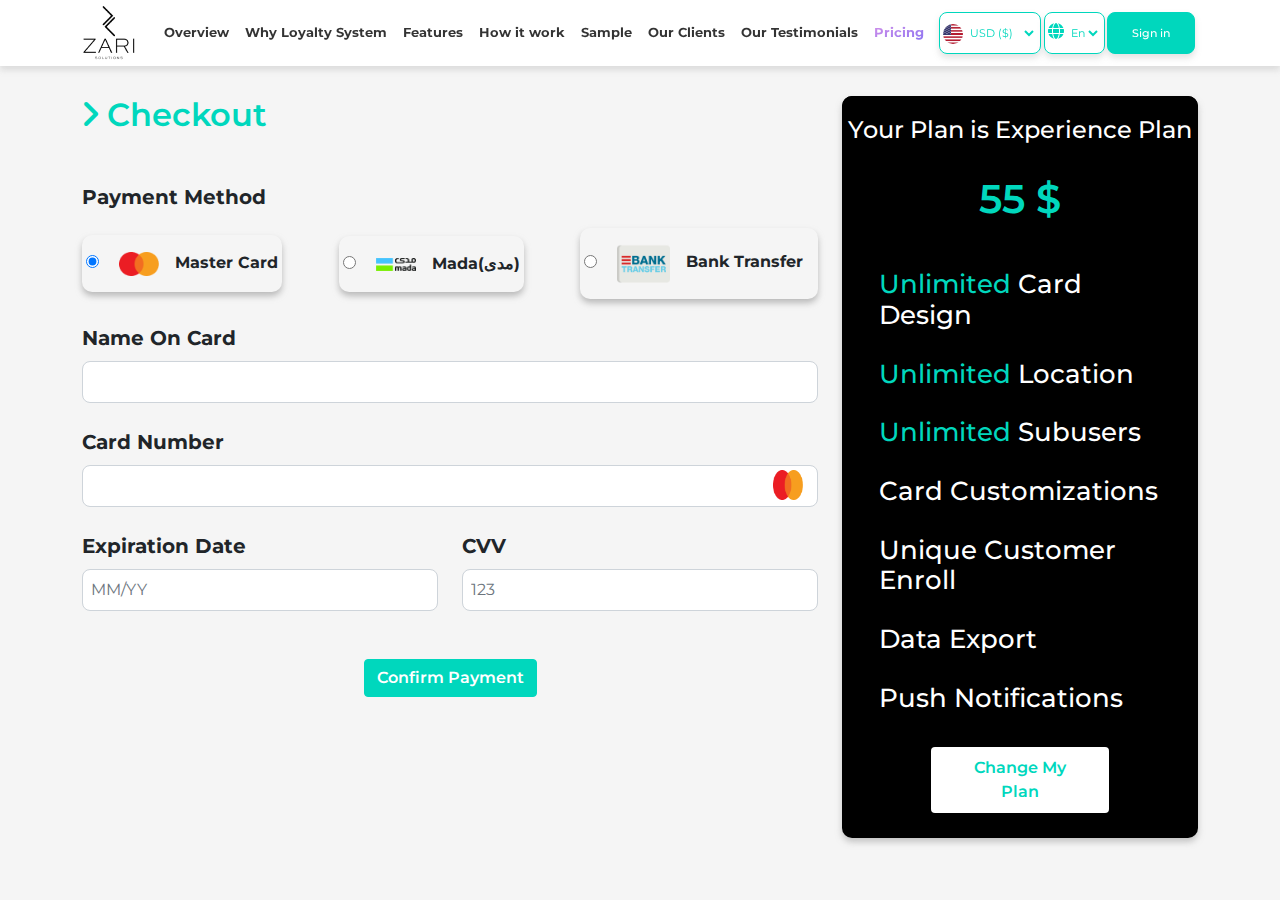
==== check.html @ dfef3ed3 "test" ====
<!DOCTYPE html>
<html lang="en">

    <head>
        <title> Zari task </title>
        <meta charset="UTF-8">
        <meta name = "description" content="Zari task">
        <meta name = "kaywords" content="Zari task">
        <meta http-equiv="X-UA-Compatible" content="IE=edge" />
        <meta name="viewport" content="width=device-width, initial-scale=1.0" />
        <meta anme="author" content="AHMED RASHED" />
        <link rel="preconnect" href="https://fonts.googleapis.com">
        <link href="https://fonts.googleapis.com/css2?family=Montserrat:wght@400;500;600;700;800&family=Noto+Sans:wght@400;500;600;700&display=swap" rel="stylesheet">
        <link rel="stylesheet" href="css/all.min.css">
        <link rel="stylesheet" href="css/bootstrap.min.css">
        <link rel="stylesheet" href="css/style.css">
    </head>

    <body>

        <!-- navbar -->
        <nav class="navbar navbar-expand-lg fixed-top bg-white p-0">
            <div class="container-fluid container-xl w-special-95 d-flex justify-content-between align-items-center">
                <a class="navbar-brand"><img src="imgs/navbar/ZARI LOGO-02.png" alt="ZARI LOGO"></a>
                <button class="navbar-toggler" type="button" data-bs-toggle="collapse" data-bs-target="#navbarSupportedContent" aria-controls="navbarSupportedContent" aria-expanded="false" aria-label="Toggle navigation">
                </button>
                <div class="collapse navbar-collapse" id="navbarSupportedContent">
                    <ul class="navbar-nav mx-auto mb-2 mb-lg-0 py-3 py-lg-0 fw-bold">
                        <li class="nav-item">
                            <a class="nav-link" aria-current="page" href="index.html#overview">Overview</a>
                        </li>
                        <li class="nav-item">
                            <a class="nav-link" href="index.html#why">Why Loyalty System</a>
                        </li>
                        <li class="nav-item">
                            <a class="nav-link" href="index.html#features">Features</a>
                        </li>
                        <li class="nav-item">
                            <a class="nav-link" href="index.html#how">How it work</a>
                        </li>
                        <li class="nav-item">
                            <a class="nav-link" href="index.html#sample">Sample</a>
                        </li>
                        <li class="nav-item">
                            <a class="nav-link" href="index.html#clients">Our Clients</a>
                        </li>
                        <li class="nav-item">
                            <a class="nav-link" href="index.html#testimonials">Our Testimonials</a>
                        </li>
                        <li class="nav-item">
                            <a class="nav-link checked" href="index.html#pricing">Pricing</a>
                        </li>
                    </ul>
                    <div class="custome d-flex justify-content-evenly align-items-center pb-4 pb-lg-0">
                        <div class="currency py-2">
                            <img id="img-select" src="imgs/navbar/Flag_of_the_United_States.svg.png" alt="united-states">
                            <select class="py-1" id="currency" name="currency">
                                <option selected value="dollar">
                                    USD ($)
                                </option>
                                <option value="pound">
                                    EGY (LE)
                                </option>
                                <option value="euro">
                                    EURO (E)
                                </option>
                            </select>
                        </div>
                        <div class="language py-2">
                            <i class="fa-solid fa-globe fs-6"></i>
                            <select class="py-1" name="language">
                                <option selected value="English">
                                    En
                                </option>
                                <option value="Arabic">
                                    Ar
                                </option>
                                <option value="French">
                                    Fr
                                </option>
                            </select>
                        </div>
                        <a href="signIn.html" target="_blank" class="btn px-4">Sign in</a>
                    </div>
                </div>
            </div>
        </nav>

        <section class="check-out py-5 d-flex justify-content-center align-items-center ">
            <div class="container pt-5">
                <div class="row gy-5">
                    <div class="col-lg-8">
                        <div class="caption-check">
                            <h2 class="main-color semi-bold mb-5"><i class="fa-solid fa-angle-right"></i> Checkout</h2>
                            <p class="fw-bold fs-5">Payment Method</p>
                            <div class="inputs-radio d-flex justify-content-between align-items-center mt-3">
                                <div class="radio-input py-3 px-1">
                                    <input type="radio" name="Payment" checked id="master" value="Master Card">
                                    <label for="master" class="fw-bold"><img id="img1" src="imgs/check-out/Master card Icon.png" class="mx-3" alt="Master card">Master Card</label>
                                </div>
                                <div class="radio-input py-3 px-1">
                                    <input type="radio" name="Payment" id="Mada" value="Mada(مدى)">
                                    <label for="Mada" class="fw-bold"><img id="img2" src="imgs/check-out/Layer 0.png" class="mx-3 " alt="Mada(مدى)">Mada(مدى)</label>
                                </div>
                                <div class="radio-input py-3 px-1">
                                    <input type="radio" name="Payment" id="bank" value="Bank Transfer">
                                    <label for="bank" class="fw-bold"><img id="img3" src="imgs/check-out/bank-transfer 1.png" class="mx-3 w-25" alt="Bank Transfer">Bank Transfer</label>
                                </div>
                            </div>
                            <div class="inputs-info">
                                <div class="name-card">
                                    <label for="nameCard" class="fs-5 mt-4">Name on card</label>
                                    <input id="nameCard" type="text" name="name" required class="form-control mt-2 mx-auto bg-white">
                                    <div id="alertNameCard" class="alert alert-danger p-1 text-center mx-auto mt-1 mb-0">enter your first name & last name Each of them isn't more than 12 characters</div>
                                </div>
                                <div class="number-card position-relative">
                                    <label for="number" class="fs-5 mt-4">Card number</label>
                                    <input id="number" type="number" name="number" required class="form-control mt-2 mx-auto bg-white">
                                    <div id="alertNumberCard" class="alert alert-danger p-1 text-center mx-auto mt-1 mb-0">enter your card numbers consists of 16 digits</div>
                                    <img id="img-input" src="imgs/check-out/Master card Icon.png" alt="img-input">
                                </div>
                                <div class="cv-exp row">
                                    <div class="col-6 date">
                                        <label for="date" class="fs-5 mt-4">Expiration date</label>
                                        <input id="date" type="datetime" name="date" required class="form-control mt-2 mx-auto bg-white" placeholder="MM/YY">
                                        <div id="alertdateCard" class="alert alert-danger p-1 text-center mx-auto mt-1 mb-0">enter Expiration date (month/year) for your card so it isn't more than 2028 & not less than 2023</div>
                                    </div>
                                    <div class="col-6 cvv">
                                        <label for="passwordCvv" class="fs-5 mt-4">CVV</label>
                                        <input id="passwordCvv" type="password" name="password" required class="form-control mt-2 mx-auto bg-white" placeholder="123">
                                        <div id="alertpasswordCvvCard" class="alert alert-danger p-1 text-center mx-auto mt-1 mb-0">enter the last three digits of your crrdit card password</div>
                                    </div>
                                </div>
                            </div>
                        </div>
                        <div class="text-center w-50 mx-auto mt-5">
                            <p id="alertConfirm" class="fs-6 mb-2 w-75 text-center mx-auto"></p>
                            <a id="confirm" class="btn main-btn text-capitalize semi-bold">Confirm Payment</a>
                        </div>
                    </div>
                    <div class="col-lg-4">
                        <div class="price">
                            <h4 class="name">Your Plan is <span id="nameChoose">Experience Plan</span></h4>
                            <div id="pricing-show" class="cont-pricing">
                                <h6 class="salary"><span class="fs-1 main-color">55 $</span> /Month or 549 $ /Year</h6>
                                <h4><span class="main-color">Unlimited</span> card design</h4>
                                <h4><span class="main-color">Unlimited</span> Location</h4>
                                <h4><span class="main-color">Unlimited</span> Subusers</h4>
                                <h4>Card Customizations</h4>
                                <h4 class="through">Unique customer Enroll</h4>
                                <h4 class="through">Data Export</h4>
                                <h4 class="through">Push Notifications</h4>
                            </div>
                            <a href="index.html#pricing" class="btn py-2 px-4">Change My Plan</a>
                        </div>
                    </div>
                </div>
            </div>
        </section>


        <!-- js files -->
        <script src="js/bootstrap.bundle.min.js"></script>
        <script src="js/jquery-3.6.0.min.js"></script>
        <script type="module" src="js/check.js"></script>

    </body>
</html>
---- css/style.css ----
:root{
    --mainColor:#00D7BD;
}

body{
    font-family: 'Montserrat', sans-serif;
    background-color: #F5F5F5;
        /* overflow: hidden; */
}

/* #ready{
    text-align: center;
    z-index: 999;
    position: fixed;
    inset: 0;
    display: flex;
    justify-content: center;
    align-items: center;
    flex-direction: column;
    color: #fff;
    font-weight: bold;
    background-color: #000;
} */

#topBtn{
    cursor: pointer;
    z-index: 99999;
}

a{
    text-decoration: none !important;
}

a:focus{
    box-shadow: none !important;
}

i, img{
    cursor: pointer;
}

.main-color{
    color: var(--mainColor);
}
.main-bg{
    background-color: var(--mainColor);
}


/* navbar */
.navbar{
    font-size: 13px;
    font-weight: 600;
    box-shadow: 0px 4px 6px rgba(147, 147, 147, 0.26);
}
.navbar .navbar-toggler{
    transition: all 0.25s;
    position: relative;
    width: 40px;
    height: 40px;
    margin-right: 15px;
    cursor: pointer;
}
.navbar .navbar-toggler::before{
    content: '';
    position: absolute;
    width: 25px !important;
    height: 3px !important;
    background-color: var(--mainColor);
    transition: all 0.25s;
    transform: translateY(-10px);
    box-shadow: 0 10px 0 var(--mainColor);
}
.navbar .navbar-toggler.convert::before{
    transform: translateY(0px) rotate(45deg);
    box-shadow: 0 0 0 var(--mainColor);
}
.navbar .navbar-toggler::after{
    content: '';
    position: absolute;
    width: 25px !important;
    height: 3px !important;
    background-color: var(--mainColor);
    transition: all 0.25s;
    transform: translateY(10px);
}
.navbar .navbar-toggler.convert::after{
    transform: translateY(0px) rotate(-45deg);
}
.navbar .navbar-toggler:focus,
 .navbar .navbar-toggler:hover
{
    box-shadow: none;
}
.navbar .navbar-nav li{
    white-space: nowrap;
}
.navbar .navbar-nav li a{
    color: #000000CC;
    transition: all 0.25s;
    text-align: center;
}
.active,
 .navbar-nav a:focus,
  .navbar-nav a:hover
{
    color: var(--mainColor) !important;
}
.navbar-collapse{
    background-color: rgba(0, 0, 0, 0.9);
    transition: all 0.5s;
}
.custome div{
    border: 1px solid var(--mainColor);
    border-radius: 8px;
    background-color: transparent;
    padding: 3px;
    cursor: pointer;
    color: var(--mainColor);
    font-size: 11px;
    font-weight: 500;
    box-shadow: 0px 4px 6px rgba(147, 147, 147, 0.26);
}
.custome a{
    border: 1px solid var(--mainColor);
    border-radius: 8px;
    background-color: var(--mainColor);
    padding-top: 12px;
    padding-bottom: 12px;
    color: #fff !important;
    font-size: 11px;
    font-weight: 500;
    box-shadow: 0px 4px 6px rgba(147, 147, 147, 0.26);
    transition: all 0.25s;
}
.custome .currency, .custome .language, .language i{
    transition: all 0.25s;
}
.custome .currency:hover, .custome .language:hover{
    background-color: var(--mainColor);
}
.custome .currency:hover select, .custome .language:hover select{
    color: #fff !important;
}
.custome .currency:hover option[value], .custome .language:hover option[value]{
    color: var(--mainColor) !important;
}
.custome .language:hover.language i{
    color: #fff !important;
}
.custome a:hover{
    background-color: transparent;
    color: var(--mainColor) !important;
    border: 1px solid var(--mainColor);
}
.custome a:focus{
    border-color: var(--mainColor) !important;
}
.custome .currency img{
    width: 20px;
    height: 20px;
    border-radius: 50%;
}
select{
    color: var(--mainColor);
    border: none;
    outline: none;
    background-color: transparent;
    cursor: pointer;
    transition: all 0.25s;
}
option{
    font-size: 13px;
    font-weight: 500;
    transition: all 0.25s;
}

/* Responsive navbar */

@media screen and (min-width: 992px) and (max-width: 1150px) {
    .custome{
        display: none !important;
    }
    .w-special-95{
        width: 95%;
    }
}
@media screen and (min-width: 992px){
    .navbar-collapse{
        background-color: transparent !important;
    }
    .custome{
        width: 25%;
    }
}
@media screen and (max-width: 992px) {
    .navbar .navbar-nav li a{
        color: #fff;
        font-size: 14px;
        margin-bottom: 8px;
    }
    .custome{
        width: 75%;
        margin-left: auto;
        margin-right: auto;
    }
    .custome div{
        box-shadow: none;
    }
    .custome a{
        box-shadow: none;
    }
}

/* header  */
.overview{
    margin-top: 50px;
}
.total-header{
    padding-top: 7rem;
}
.min-vh-70{
    min-height: 70vh;
}
.caption h1{
    font-size: 2.85rem;
}
.caption p{
    width: 90%;
    color: #6F6F6F;
    line-height: 22px;
}
.buttons a{
    border-radius: 8px;
    font-weight: 600;
    line-height: 22px;
    transition: all 0.25s;
}
.main-btn{
    background-color: var(--mainColor);
    color: #fff;
    border: 1px solid var(--mainColor);
}
.main-btn:hover{
    background-color: transparent;
    color: var(--mainColor);
}
.second-btn{
    background-color: transparent;
    color: var(--mainColor);
    border: 1px solid var(--mainColor);
}
.second-btn:hover{
    background-color: var(--mainColor);
    color: #fff;
}
.caption, .img-header{
    position: relative;
    z-index: 2;
}
.img-header svg{
    position: absolute;
    top: -100px;
    left: -130px;
}
.img-header img{
    height:24rem;
    position: relative;
    z-index: 2;
    transition: all 0.5s;
}
.img-header img:hover{
    transform: scale(1.1,1.1);
}
.vector{
    top: 38%;
}

/* Responsive header section */

@media screen and (max-width: 992px){
    .total-header .row{
        flex-direction: column-reverse;
    }
    .total-header{
        padding-bottom: 2rem;
    }
    .caption, .img-header{
        width: 90%;
        margin-right: auto;
        margin-left: auto;
    }
    .vectors, .sign-victors{
        display: none !important;
    }
}
@media screen and (min-width: 1200px) and (max-width: 1400px){
    .caption h1{
        font-size: 2.5rem;
    }
    .img-header svg{
        top: -80px;
    }
}
@media screen and (min-width: 992px) and (max-width: 1200px){
    .img-header svg{
        top: -50px;
    }
}
@media screen and (min-width: 768px) and (max-width: 992px){
    .img-header svg{
        width: 850px;
        height: 500px;
        top: -90px;
        left: -260px;
    }
}
@media screen and (min-width: 768px) and (max-width: 1200px){
    .caption h1{
        font-size: 2.1rem;
    }
}
@media screen and (max-width: 768px){
    .caption h1{
        font-size: 1.55rem;
    }
    .img-header svg{
        width: 850px;
        height: 500px;
        top: -90px;
        left: -340px;
    }
}
@media screen and (max-width: 570px){
    .img-header svg{
        display: none;
    }
}


/* sign up & sign in pages */
.sign{
    min-height:100vh;
    background-color: #000;
}
.w-90{
    width: 90%;
    margin: auto;
}
.sign .img-sign{
    position: relative;
    z-index: 2;
}
.sign .img-sign .sign-caricature img{
    max-width: 75%;
    min-width: 350px;
    transition: all 0.5s;
}
.sign .img-sign .sign-caricature img:hover{
    transform: scale(1.1,1.1);
}
.sign .img-sign .logo img{
    width: 120px;
    height: 110px;
}
.sign-form{
    position: relative;
    z-index: 2;
    background-color: #ECECEC;
    border-radius: 20px;
    padding: 30px 40px 10px;
}
.sign-form h2{
    font-size: 2.25rem;
    font-weight: 600;
    line-height: 45px;
    color: #000;
    font-family: 'Montserrat';
    text-transform: capitalize;
}
.sign-form label{
    font-weight: 600;
    margin-top: 1.25rem;
}
.sign-form input{
    border-radius: 8px;
}
.sign-form .form-control:focus{
    box-shadow: none;
    border-color: var(--mainColor) !important;
}
.sign-form input::placeholder{
    color: hsla(0, 0%, 44%, 0.5);
    font-weight: 500;
    letter-spacing: 0;
}
.alert{
    color:rgba(0, 0, 0, 0.850);
    font-size: 13px;
    display: none;
}
.sign-form a{
    border-radius: 10px;
    font-weight: bold;
}
.sign-form a:hover{
    color: var(--mainColor) !important;
}
.semi-bold{
    font-weight: 600;
}
.sign-form .imgs img{
    width: 35px;
    cursor: pointer;
}
.w-60{
    width: 60%;
}
.sign-form .already-have p{
    font-size: 14px;
    font-weight: 500;
}
.sign-form .already-have p a{
    /* text-decoration: none; */
    color: var(--mainColor);
}

/* Responsive sign up & sign in pages */

@media screen and (min-width: 992px){
    .sign .img-sign .sign-caricature img{
        min-width: 400px;
    }
}
@media screen and (max-width: 992px){
    .sign .img-sign, .sign .sign-form{
        width: 85%;
        margin: auto;
    }
}


/* section why layout */
.layout-container .img-layout{
    position: relative;
}
.layout-container .img-layout img{
    max-width: 100%;
    min-width: 285px;
    transition: all 0.5s;
}
.layout-container .img-layout img:hover{
    transform: scale(1.1,1.1);
}
.layout{
    border-left: 1px dashed rgba(255, 255, 255, 0.75);
    height: 180px;
    transition: all 0.3s;
}
.layout:hover{
    border-left-color: var(--mainColor);
}
.last-layout , .third-layout{
    height: 150px;
    border: none !important;
}
.special-layout{
    height: 130px;
}
.layout h5{
    font-weight: 600;
    color: #fff;
    line-height: 1.25;
    width: 80%;
    text-transform: capitalize;
}
.layout i{
    padding: 25px;
    width: 1px;
    height: 1px;
    border-radius: 50%;
    background-color: #fff;
    display: flex;
    justify-content: center;
    align-items: center;
    position: relative;
    transform: translateX(-50%);
}
.layout p{
    color: #ECECEC;
    width: 80%;
    margin: auto;
    font-size: 15px;
    margin-bottom: 0 !important;
    margin-top: 0 !important;
}


/* Responsive why layout section */

@media screen and (min-width: 992px) and (max-width: 1400px){
    .layout{
        height: 240px !important;
    }
    .special-layout{
        height: 160px !important;
    }
    .last-layout , .third-layout{
        height: 200px !important;
    }
    .layout p{
        width: 70%;
    }
}
@media screen and (min-width: 992px) and (max-width: 1200px){
    .layout-container .img-layout{
        text-align: center;
    }
    .layout-container .img-layout img{
        max-width: 75%;
        margin: auto;
    }
    .layout-container .col-lg-6{
        width: 40%;
        margin: auto;
    }
}
@media screen and (max-width: 992px){
    .layout-container .img-layout{
        text-align: center;
    }
    .layout-container .img-layout img{
        max-width: 75%;
        margin: auto;
    }
    .layout-container .col-lg-6{
        width: 80%;
        margin: auto;
    }
    .layout , .special-layout{
        height: fit-content;
        padding-bottom: 30px;
    }
    .third-layout{
        border-left: 1px dashed rgba(255, 255, 255, 0.75) !important;
        transition: all 0.3s;
    }
    .third-layout:hover{
        border-left-color: var(--mainColor) !important;
    }
    .layout h5{
        width: 100%;
    }
}
@media screen and (max-width: 768px){
    .layout p{
        width: 70%;
    }
}

/* features section */
.main-title h2{
    letter-spacing: 0px;
}
.main-title p{
    font-size: 15px;
    width: 80%;
    font-weight: 500;
    line-height: 18px;
    letter-spacing: 0px;
    color: #6F6F6F;
}
.feature{
    box-shadow: 0px 0px 8px rgba(153, 153, 153, 0.15);
    text-align: center;
    border-radius: 10px;
    background-color: #fff;
    position: relative;
    z-index: 2;
    cursor: pointer;
}
.feature-img{
    width: 110px;
    height: 110px;
    padding: 50px;
    display: flex;
    justify-content: center;
    align-items: center;
    border-radius: 50%;
    margin: auto;
}
.feature-img img{
    width: 55px;
    height: 55px;
    transition: all 0.5s;
}
.feature:hover img{
    transform: scale(1.2,1.2);
}
.feature-1{
    background: linear-gradient(155.11deg, #99F2C8 15.6%, #1F4037 84.04%);
}
.feature-2{
    background: linear-gradient(155.11deg, #FFDC5E 7.8%, #FFB56E 86.52%);
}
.feature-3{
    background: linear-gradient(155.11deg, #FFA5AB 14.54%, #A53860 91.49%);
}
.feature-4{
    background: linear-gradient(152.75deg, #F9EA8F 17.43%, #9FD8C4 85.31%);
}
.feature-5{
    background: linear-gradient(155.11deg, #8EECF5 13.48%, #A3C4F3 79.79%);
}
.feature-6{
    background: linear-gradient(155.11deg, #FFD6FF 14.18%, #C8B6FF 84.75%);
}

.feature p{
    font-size: 14px;
    font-weight: 500;
    color: #6F6F6F;
}
.features .vectors img{
    top: 20%;
    left: 0;
    right: 0;
    width: 100%;
    height: 75%;
}

/* Responsive features section */

@media screen and (max-width: 992px){
    .features-title p{
        width: 100% !important;
    }
}

/* and (work , market)  section how it work & section sample */

@media screen and (max-width: 600px){
    .feature, .work, .market{
        width: 80%;
        margin-right:auto ;
        margin-left:auto ;
    }
}

/* how it work section */
.w-85{
    width: 85%;
}
.work p{
    color: #6F6F6F;
    font-size: 18px;
    font-weight: 500;
    line-height: 30px;
}
.work img{
    transition: all 0.5s;
}
.work img:hover{
    transform: scale(1.15,1.15);
}

/* sample section */

.market{
    border-radius: 10px;
    position: relative;
}
.market .img-market{
    background: #FFFFFF !important;
    border: 1px solid rgba(153, 153, 153, 0.15);
    box-shadow:0px 0px 8px rgba(153, 153, 153, 0.15);
    border-radius: 8px;
    height: 260px;
    overflow: hidden;
}
.market .img-market img{
    width: 90%;
    transition: all 0.5s;
}
.market .img-market:hover img{
    transform: scale(1.15,1.15);
}
.market h4{
    text-transform: capitalize;
    transition: all 0.5s;
    cursor: pointer;
}
.market:hover.market h4{
    color: var(--mainColor) !important;
}

/*Responsive sample section */

@media screen and (max-width: 992px){
    .market .img-market img{
        width: 250px;
    }
}

/* clients section */
.bg-black-9{
    background-color: rgba(0, 0, 0, 0.9);
    position: relative;
    z-index: 1;
}
.botder-top-none{
    border-top: none !important;
}
.border-right-none{
    border-right: none !important;
}
.group{
    min-height: 140px;
    min-width: 143.5px;
    display: flex;
    justify-content: flex-end;
    align-items:flex-start;
    border-right: 1px dashed #fff;
    border-top: 1px dashed #fff;
    transition: all 0.25s;
}
.group-first{
    min-width: 110px !important;
}
.group-last{
    min-height: 0px !important;
}
.group:hover{
    border-right-color: var(--mainColor);
    border-top-color: var(--mainColor);
}
.dashboard-imgs .img{
    background-color: #fff;
    width: 90px;
    height: 90px;
    display: flex;
    justify-content: center;
    align-items: center;
    border-radius: 50%;
    transform: translate(50%,-50%);
    cursor: pointer;
    overflow: hidden;
}
.dashboard-imgs .img:hover img{
    transform: scale(1.2,1.2);
}
.bg-blue{
    background-color: blue !important;
}
.dashboard-imgs .img img{
    width: 75%;
    transition: all 0.5s;
}
.fixed-width-img{
    width: 45px !important;
}

/* Responsive clients section */

@media screen and (max-width: 1465px){
    .bg-black-9{
        overflow-x: scroll;
    }
}

/* testimonials section */
.testimonials .vectors{
    z-index: -1 !important;
}
.carousel-indicators{
    height: 70% !important;
    width: 50%;
    margin: auto;
}
.indicator-item{
    padding: 15px;
    width: fit-content !important;
    height: fit-content !important;
    border-radius: 50%;
    display: flex;
    justify-content: center;
    align-items: center;
    overflow: hidden;
}
.indicator-item img.life{
    width: 50%;
    height: auto;
}
.indicator-item img.attraction{
    width: 75%;
    height: auto;
}
.indicator-item img.spa{
    width: 75%;
    height: auto;
}

.carousel-indicators .indicator-item [data-bs-target]{
    background-color: transparent !important;
    text-indent: 0 !important;
    transition: all 0.25s !important;
    opacity: 1 !important;
}
.carousel-control-prev{
    width: 3% !important;
    height: 3% !important;
    top: 90% !important;
    left:3% !important;
    padding: 30px !important;
    background-color: var(--mainColor) !important;
    border-radius: 50%;
    z-index: 5;
}
.carousel-control-next{
    width: 3% !important;
    height: 3% !important;
    top: 90% !important;
    right:3% !important;
    padding: 30px !important;
    background-color: var(--mainColor) !important;
    border-radius: 50%;
    z-index: 5;
}
.carousel-inner{
    width: 75% !important;
    margin: auto !important;
    overflow: hidden !important;
}
.carousel-item h3{
    width: 90% !important;
    margin-right: auto !important;
    margin-left: auto !important;
    color: #000 !important;
    font-weight: bold !important;
    text-align: center !important;
    margin-bottom: 12px !important;
}
.carousel-item blockquote{
    width: 90% !important;
    margin-right: auto !important;
    margin-left: auto !important;
    color: #6F6F6F !important;
    text-align: center !important;
    font-weight: 600;
}
.carousel-item blockquote i{
    color: #6f6f6f98;
    font-size: 30px;
}
.carousel-item blockquote .fa-quote-left{
    margin-right: 10px;
}
.carousel-item blockquote .fa-quote-right{
    margin-left: 10px;
}
.indicators-height{
    height: 0 !important;
    padding-top:0 !important;
    padding-bottom:0 !important;
}
.carousel-indicators .indect [data-bs-target]{
    background-color: rgb(0, 0, 0) !important;
    width: 25px !important;
}
.carousel-indicators .indect .change{
    transition: all 0.25s;
    background-color: var(--mainColor) !important;
    width: 50px !important;
}
.left-svg{
    top: 25%;
    left: 5%;
}
.right-svg{
    top: 25%;
    right: 5%;
}

/* Responsive testimonials section */

@media screen and (min-width: 768px) and (max-width: 992px){
    .testimonials{
        margin-bottom: 50px;
    }
    .indicator-item img.life{
        width: 120%;
    }
    .indicator-item img.attraction{
        width: 100%;
    }
    .indicator-item img.spa{
        width: 120%;
    }
}
@media screen and (min-width: 500px) and (max-width: 768px){
    .indicator-item img.life{
        width: 160%;
    }
    .indicator-item img.attraction{
        width: 160%;
    }
    .indicator-item img.spa{
        width: 160%;
    }
}
@media screen and (max-width: 500px){
    .testimonials{
        margin-bottom: 50px;
    }
    .indicator-item img.life{
        width: 280%;
    }
    .indicator-item img.attraction{
        width: 280%;
    }
    .indicator-item img.spa{
        width: 280%;
    }
}
@media screen and (max-width: 768px){
    .testimonials{
        margin-bottom: 50px;
    }
    .carousel-indicators{
        height: 50% !important;
    }
    .carousel-indicators .indect [data-bs-target]{
        width: 18px !important;
    }
    .carousel-control-prev, .carousel-control-next{
        padding: 25px !important;
    }
    .carousel-indicators .indect .change{
        width: 35px !important;
    }
    .carousel-control-prev{
        left: 0 !important;
    }
    .carousel-control-next{
        right: 0 !important;
    }
}

/* counter section */
.numbers{
    background-image: url(../imgs/testimonials/edit\ 2.png), url(../imgs/testimonials/edit\ 1.png);
    background-attachment: fixed;
    background-position: left center, center right;
    background-size: 50% 100%, 50% 100%;
    background-repeat: no-repeat, no-repeat;
}
.numbers-bg{
    background-color: rgba(0, 0, 0, 0.8);
    height: 100%;
}
.count span, .count h2{
    font-weight: 700;
    letter-spacing: 1.5px;
    font-size: 36px;
}
.count{
    transition: all 0.5s;
    border-radius: 1rem;
    cursor: pointer;
}
.count:hover{
    background-color: var(--mainColor);
}
@media screen and (max-width: 992px){
    .count{
        width: 75%;
        margin: auto;
    }
}

    /* pricing section  */
.price{
    box-shadow: 0px 4px 6px rgba(147, 147, 147, 0.5);
    cursor: pointer;
    border-radius: 10px;
}
.price:hover .cont-pricing{
    border-color: var(--mainColor);
}
.price .name{
    color: #fff;
    border-top-left-radius: 10px;
    border-top-right-radius: 10px;
    font-weight: 600;
    text-align: center;
    padding: 1.25rem 0;
    background-color: var(--mainColor);
    margin-bottom: 0;
}
.cont-pricing{
    padding-top: 10px;
    border-bottom-left-radius: 10px;
    border-bottom-right-radius: 10px;
    border-bottom: 5px solid transparent;
    border-left: 5px solid transparent;
    border-right: 5px solid transparent;
    transition: all 0.25s;
}
.cont-pricing h4{
    padding: 0 2rem;
    font-size: 1.6rem;
    font-weight: 500;
    text-transform: capitalize;
    padding-bottom: 1.25rem;
}
.cont-pricing .salary{
    color: #00000080;
    text-align: center;
    width: 40%;
    margin: auto;
    font-weight: 600;
    margin-bottom: 1.75rem;
}
.cont-pricing h4.through{
    text-decoration: line-through;
    text-decoration-thickness: 3px;
    color: #00000080;
}
.pricing a{
    border-radius: 8px;
    padding: 0.6rem 0;
}

/* Responsive pricing section */

@media screen and (max-width: 991px){
    .cont-pricing{
        text-align: center;
    }
}
@media screen and (max-width: 768px){
    .price{
        width: 85%;
        margin: auto;
    }
}

/* footer */
.footer h4{
    text-transform: capitalize;
    color: #fff;
    font-weight: 600;
}
.footer p{
    color: #ececec88;
    font-size: 14px;
    font-weight: 500;
    margin: 1.25rem 0;
}
.logo-footer img{
    width: 180px;
}
.icons-footer a{
    width: 35px;
    height: 35px;
    background-color: #fff;
    display: flex;
    justify-content: center;
    align-items: center;
    margin-right: 15px;
    font-size: 18px;
    border-radius: 50%;
}
.icons-footer a .fa-facebook-f{
    color: #006eff;
}
.icons-footer a .fa-twitter{
    color: #1da1f2;
}
.icons-footer a .fa-instagram-square{
    color: #e1306c;
}
.icons-footer a .fa-linkedin-in{
    color: #0077b5;
}
.links-navigate a{
    color: #ececec88;
    font-weight: 500;
    margin-bottom: 0.75rem;
    transition: all 0.3s;
}
.links-navigate a:hover{
    color: var(--mainColor);
}
.links-navigate a span{
    width: 20px;
    height: 20px;
    background-color: #fff;
    border-radius: 50%;
    color: #000 !important;
    display: inline-flex;
    justify-content: center;
    align-items: center;
}
.links-navigate a span i{
    font-size: 12px;
}
.fa-whatsapp{
    color: #25d366;
    font-size: 15px !important;
}
.subscribe input{
    border-radius: 8px;
}
.subscribe input[type='button']{
    transition: all 0.3s;
}
.subscribe input[type='button']:hover{
    background-color: transparent !important;
}
.subscribe input[type='button']:focus{
    color: var(--mainColor) !important;
}
.subscribe input::placeholder{
    color: hsla(0, 0%, 44%, 0.85);
    font-weight: 500;
}
.subscribe .form-control:focus{
    box-shadow: none;
    border: 2px solid var(--mainColor) !important;
}
.subscribe p#alertSubscribe{
    font-size: 14px !important;
}

/* Responsive footer */

@media screen and (max-width: 992px){
    .logo-footer, .navigate, .subscribe{
        text-align: center;
    }
    .subscribe #emailSubscribe , .subscribe #alertEmailSubscibe{
        width: 75% !important;
        margin-left: auto;
        margin-right: auto;
    }
    .subscribe #subscribe{
        width: 30% !important;
        margin-left: auto;
        margin-right: auto;
    }
    .icons-footer{
        justify-content: center;
    }
}
@media screen and (max-width: 768px) {
    .logo-footer, .navigate{
        width: 85%;
        margin-left: auto;
        margin-right: auto;
    }
}


/* checkout page */
.checked{
    background: linear-gradient(155.11deg, #E697E6 0%, #766CF5 100%);
    -webkit-background-clip: text;
    -webkit-text-fill-color: transparent;
    background-clip: text;
    text-fill-color: transparent;
}
.radio-input{
    border-radius: 10px;
    box-shadow: 0px 4px 6px rgba(147, 147, 147, 0.6);
}
.inputs-radio img{
    width: 40px;
}
.inputs-info label{
    text-transform: capitalize;
    font-weight: 700;
}
.inputs-info input{
    padding: 8px;
    border-radius: 8px;
}
.inputs-info .form-control:focus{
    box-shadow: none;
    border: 2px solid var(--mainColor) !important;
}
.number-card img{
    width: 30px;
    height: 30px;
    position: absolute;
    top: 50%;
    right: 0;
    transform: translate(-50%,50%);
}
.check-out .price{
    background-color: #000 !important;
    color: #fff !important;
    padding-bottom: 25px !important;
}
.check-out .price .name{
    background-color: #000 !important;
    font-weight: 500!important;
}
.check-out .price .through{
    text-decoration: none !important;
    color: #fff !important;
}
.check-out .price:hover .cont-pricing{
    border-color: #000 !important;
}
.check-out .price .salary{
    margin-bottom: 0.5rem !important;
}
.check-out .price a{
    width: 50%;
    margin-left: auto;
    margin-right: auto;
    font-weight: 600;
    display: block;
    background-color: #fff;
    color: var(--mainColor);
    transition: all 0.5s;
}
.check-out .price a:hover{
    background-color: var(--mainColor);
    color: #fff;
}

@media screen and (max-width: 768px){
    .inputs-radio{
        flex-direction: column;
    }
    .inputs-radio .radio-input{
        width: 50%;
        display: flex;
        justify-content: center;
        align-items: center;
    }
}
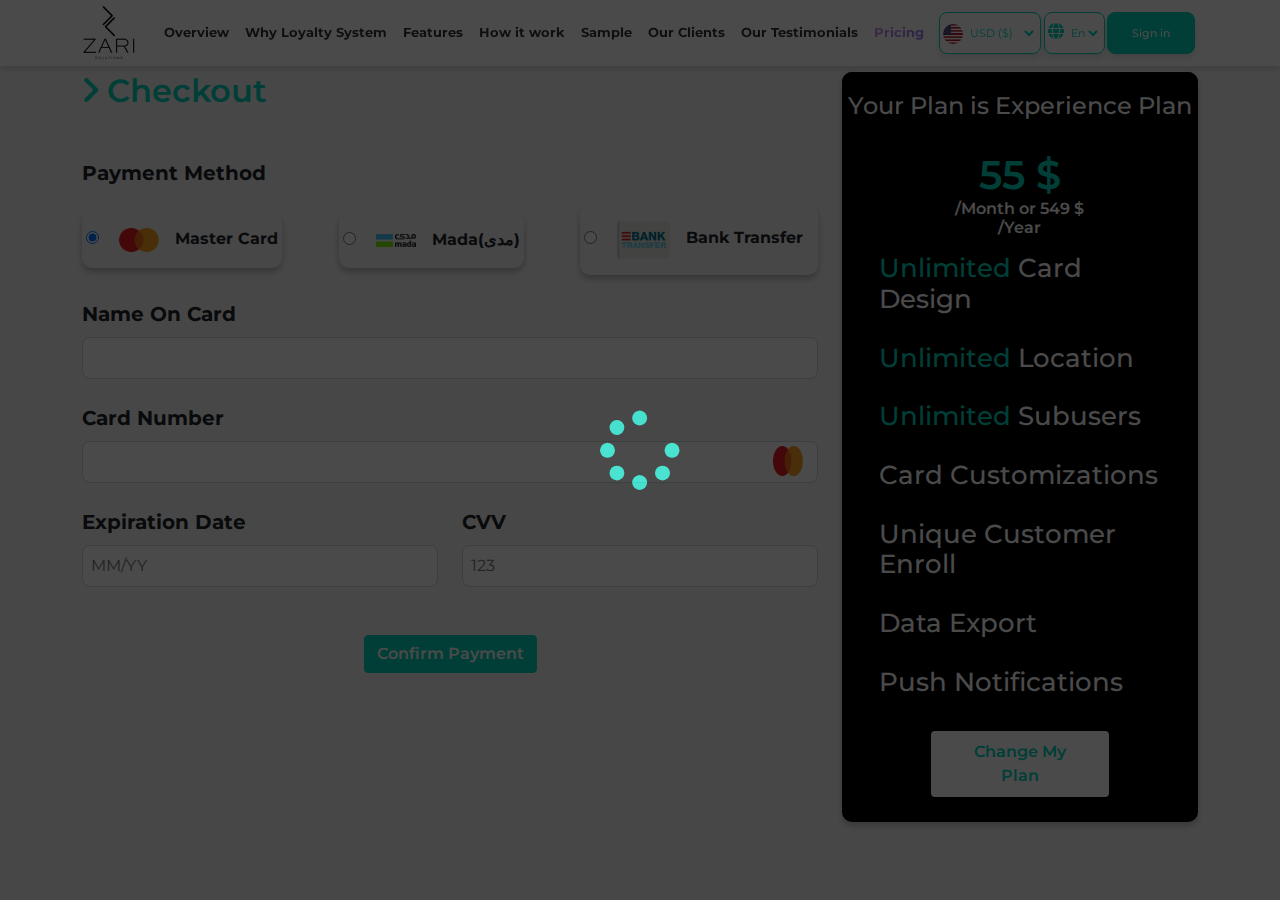
==== commit 9459760a: "checked on responsive and test functions" ====
--- a/check.html
+++ b/check.html
@@ -18,6 +18,9 @@
 
     <body>
 
+        <div id="ready">
+            <i class="fa fa-spinner fa-5x fa-spin"></i>
+        </div>
         <!-- navbar -->
         <nav class="navbar navbar-expand-lg fixed-top bg-white p-0">
             <div class="container-fluid container-xl w-special-95 d-flex justify-content-between align-items-center">
@@ -86,8 +89,8 @@
             </div>
         </nav>
 
-        <section class="check-out py-5 d-flex justify-content-center align-items-center ">
-            <div class="container pt-5">
+        <section class="check-out py-5 vh-100">
+            <div class="container py-4">
                 <div class="row gy-5">
                     <div class="col-lg-8">
                         <div class="caption-check">
@@ -142,7 +145,7 @@
                         <div class="price">
                             <h4 class="name">Your Plan is <span id="nameChoose">Experience Plan</span></h4>
                             <div id="pricing-show" class="cont-pricing">
-                                <h6 class="salary"><span class="fs-1 main-color">55 $</span> /Month or 549 $ /Year</h6>
+                                <h6 class="salary text-white"><span class="fs-1 main-color">55 $</span> /Month or 549 $ /Year</h6>
                                 <h4><span class="main-color">Unlimited</span> card design</h4>
                                 <h4><span class="main-color">Unlimited</span> Location</h4>
                                 <h4><span class="main-color">Unlimited</span> Subusers</h4>
@@ -162,7 +165,7 @@
         <!-- js files -->
         <script src="js/bootstrap.bundle.min.js"></script>
         <script src="js/jquery-3.6.0.min.js"></script>
-        <script type="module" src="js/check.js"></script>
+        <script src="js/check.js"></script>
 
     </body>
 </html>--- a/css/style.css
+++ b/css/style.css
@@ -6,26 +6,25 @@
 body{
     font-family: 'Montserrat', sans-serif;
     background-color: #F5F5F5;
-        /* overflow: hidden; */
-}
-
-/* #ready{
+    overflow: hidden;
+}
+
+#ready{
     text-align: center;
-    z-index: 999;
+    z-index: 99999;
     position: fixed;
     inset: 0;
     display: flex;
     justify-content: center;
     align-items: center;
-    flex-direction: column;
-    color: #fff;
-    font-weight: bold;
+    color: var(--mainColor);
     background-color: #000;
-} */
+}
 
 #topBtn{
     cursor: pointer;
     z-index: 99999;
+    display: none;
 }
 
 a{
@@ -1215,7 +1214,7 @@
     border-color: #000 !important;
 }
 .check-out .price .salary{
-    margin-bottom: 0.5rem !important;
+    margin-bottom: 1rem !important;
 }
 .check-out .price a{
     width: 50%;
@@ -1242,18 +1241,23 @@
         justify-content: center;
         align-items: center;
     }
-}
-
-
-
-
-
-
-
-
-
-
-
-
-
-
+    .caption-check{
+        width: 85%;
+        margin-left: auto;
+        margin-right: auto;
+    }
+}
+
+
+
+
+
+
+
+
+
+
+
+
+
+
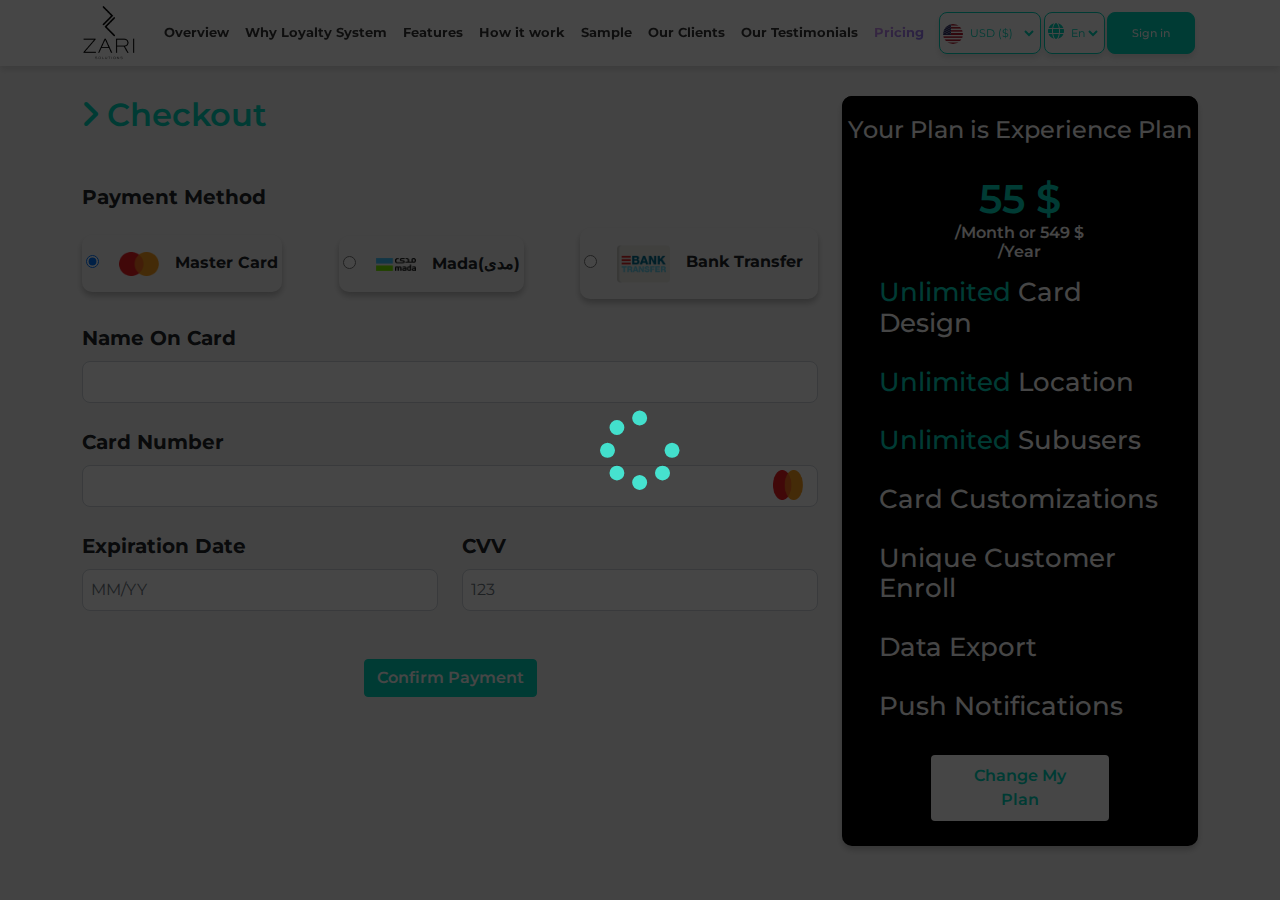
==== commit 6eb9468b: "checked on responsive and test functions" ====
--- a/check.html
+++ b/check.html
@@ -90,7 +90,7 @@
         </nav>
 
         <section class="check-out py-5 vh-100">
-            <div class="container py-4">
+            <div class="container pt-5 pb-4">
                 <div class="row gy-5">
                     <div class="col-lg-8">
                         <div class="caption-check">
--- a/css/style.css
+++ b/css/style.css
@@ -1168,7 +1168,7 @@
     -webkit-background-clip: text;
     -webkit-text-fill-color: transparent;
     background-clip: text;
-    text-fill-color: transparent;
+    /* text-fill-color: transparent; */
 }
 .radio-input{
     border-radius: 10px;
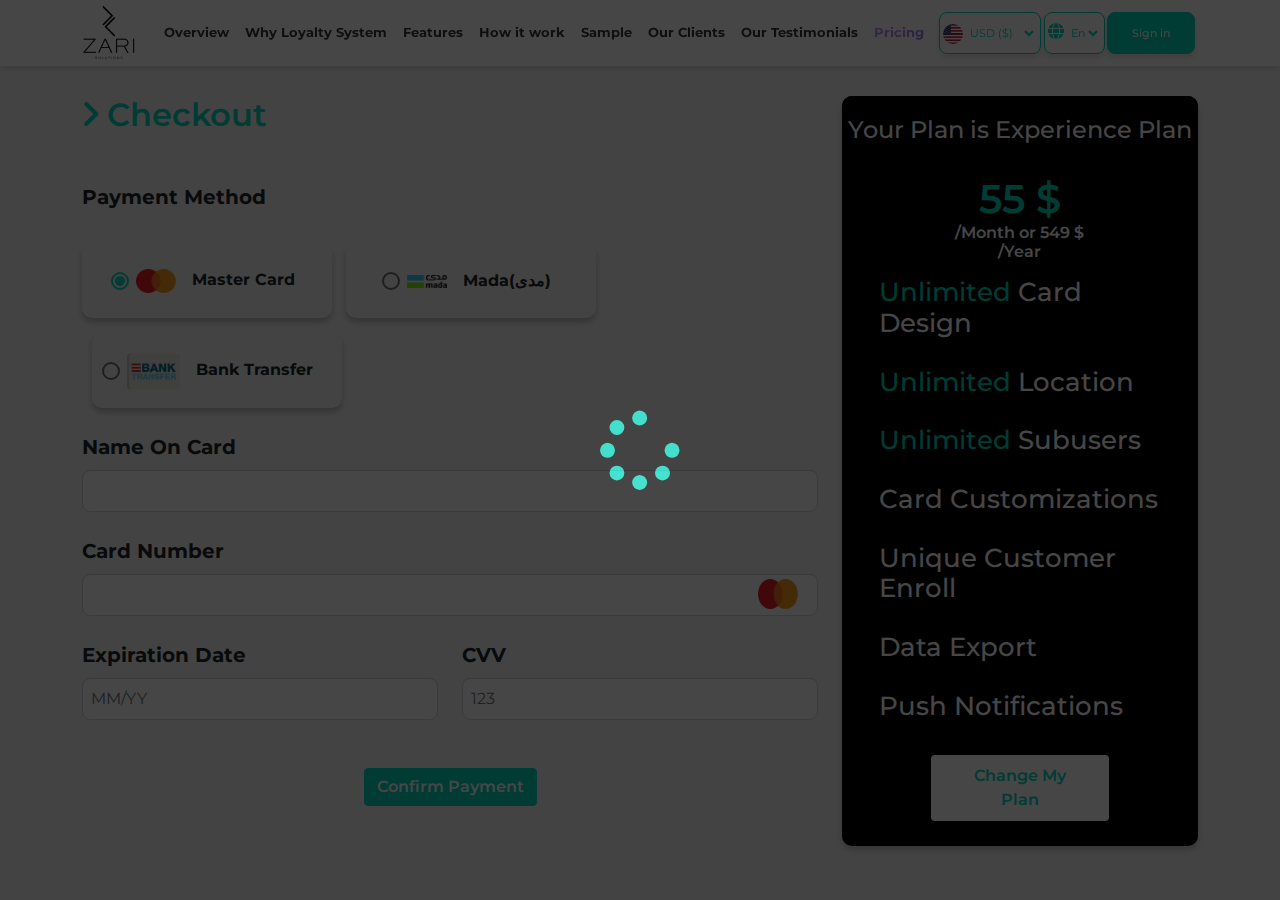
==== commit 8beb5340: "responsive checkout page" ====
--- a/check.html
+++ b/check.html
@@ -96,16 +96,19 @@
                         <div class="caption-check">
                             <h2 class="main-color semi-bold mb-5"><i class="fa-solid fa-angle-right"></i> Checkout</h2>
                             <p class="fw-bold fs-5">Payment Method</p>
-                            <div class="inputs-radio d-flex justify-content-between align-items-center mt-3">
-                                <div class="radio-input py-3 px-1">
+                            <div class="inputs-radio mt-3">
+                                <div class="radio-input">
+                                    <span></span>
                                     <input type="radio" name="Payment" checked id="master" value="Master Card">
                                     <label for="master" class="fw-bold"><img id="img1" src="imgs/check-out/Master card Icon.png" class="mx-3" alt="Master card">Master Card</label>
                                 </div>
-                                <div class="radio-input py-3 px-1">
+                                <div class="radio-input">
+                                    <span></span>
                                     <input type="radio" name="Payment" id="Mada" value="Mada(مدى)">
                                     <label for="Mada" class="fw-bold"><img id="img2" src="imgs/check-out/Layer 0.png" class="mx-3 " alt="Mada(مدى)">Mada(مدى)</label>
                                 </div>
-                                <div class="radio-input py-3 px-1">
+                                <div class="radio-input">
+                                    <span></span>
                                     <input type="radio" name="Payment" id="bank" value="Bank Transfer">
                                     <label for="bank" class="fw-bold"><img id="img3" src="imgs/check-out/bank-transfer 1.png" class="mx-3 w-25" alt="Bank Transfer">Bank Transfer</label>
                                 </div>
--- a/css/style.css
+++ b/css/style.css
@@ -1168,11 +1168,61 @@
     -webkit-background-clip: text;
     -webkit-text-fill-color: transparent;
     background-clip: text;
-    /* text-fill-color: transparent; */
 }
 .radio-input{
     border-radius: 10px;
     box-shadow: 0px 4px 6px rgba(147, 147, 147, 0.6);
+    display: inline-flex;
+    vertical-align: middle;
+    height: 75px !important;
+    width: 250px !important;
+    justify-content: center;
+    align-items: center;
+    cursor: pointer !important;
+    margin-top: 15px;
+}
+.radio-input + .radio-input{
+    margin-left: 10px;
+}
+.radio-input input[type='radio']{
+    display: none;
+}
+.radio-input label{
+    display: block;
+    cursor: pointer;
+    position: relative;
+    white-space: nowrap;
+}
+.radio-input label::before{
+    content: '';
+    height: 18px;
+    width: 18px;
+    border: 2px solid #6F6F6F;
+    border-radius: 50%;
+    display: block;
+    position: absolute;
+    left: 0;
+    top: 50%;
+    transform: translate(-50% , -50%);
+}
+.radio-input label::after{
+    content: '';
+    height: 10px;
+    width: 10px;
+    background-color: var(--mainColor);
+    border-radius: 50%;
+    display: block;
+    position: absolute;
+    left: 0%;
+    top: 50%;
+    transform: translate(-50% , -50%) scale(0);
+    transition: all 0.3s;
+}
+.radio-input input[type='radio']:checked ~ label::before{
+    border: 2px solid var(--mainColor);
+}
+.radio-input input[type='radio']:checked ~ label::after{
+    transform: translate(-50% , -50%) scale(1);
 }
 .inputs-radio img{
     width: 40px;
@@ -1190,7 +1240,7 @@
     border: 2px solid var(--mainColor) !important;
 }
 .number-card img{
-    width: 30px;
+    width: 40px;
     height: 30px;
     position: absolute;
     top: 50%;
@@ -1231,6 +1281,8 @@
     color: #fff;
 }
 
+/* Responsive checkout page */
+
 @media screen and (max-width: 768px){
     .inputs-radio{
         flex-direction: column;
@@ -1246,18 +1298,21 @@
         margin-left: auto;
         margin-right: auto;
     }
-}
-
-
-
-
-
-
-
-
-
-
-
-
-
-
+    .radio-input + .radio-input{
+        margin-left: 0;
+    }
+}
+
+
+
+
+
+
+
+
+
+
+
+
+
+
